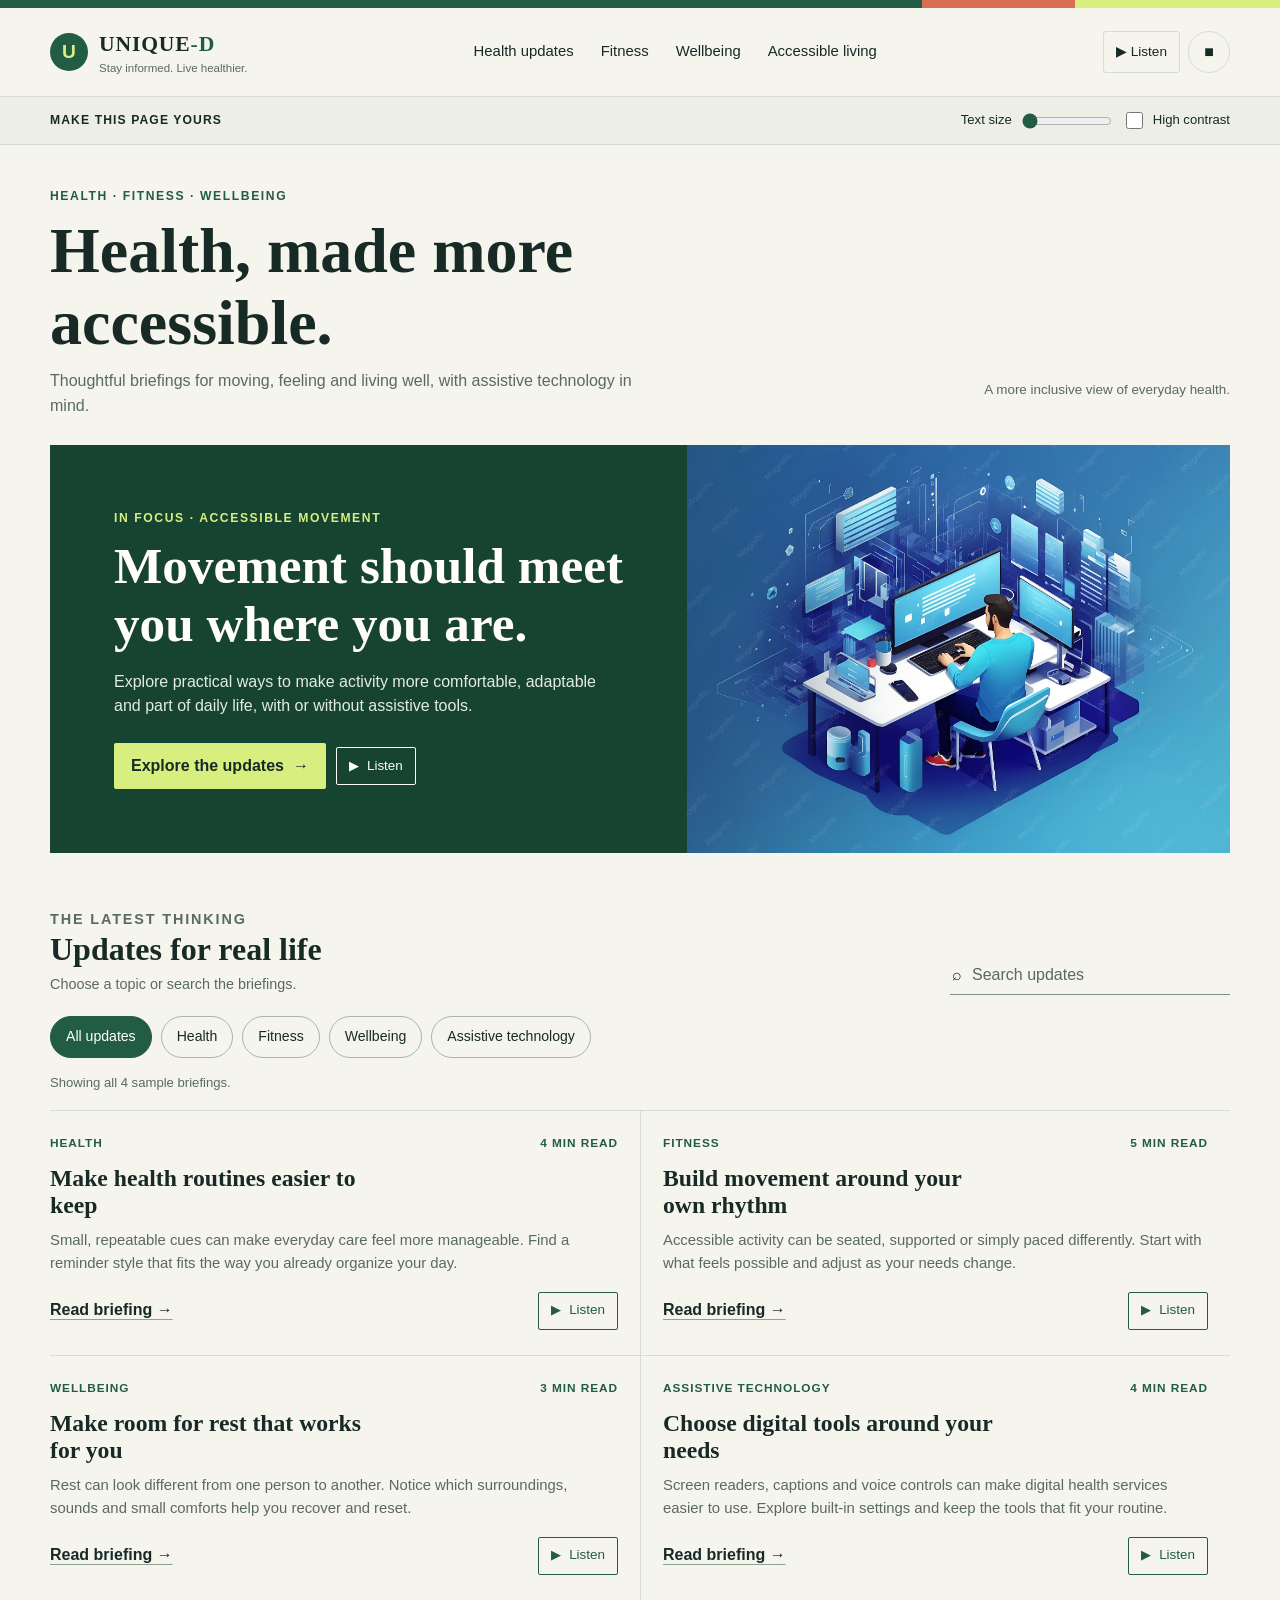
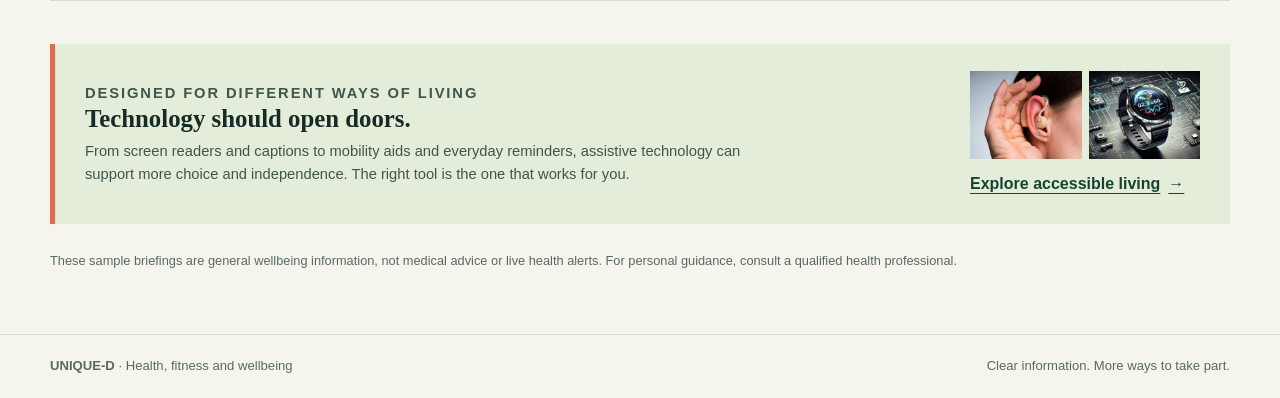
==== index.html @ 53dae4b7 "Add UNIQUE-D website and image assets" ====
<!doctype html>
<html lang="en">
<head>
  <meta charset="utf-8">
  <meta name="viewport" content="width=device-width, initial-scale=1">
  <meta name="theme-color" content="#f5f4ed">
  <meta name="description" content="UNIQUE-D: accessible health, fitness and wellbeing briefings for everyday life.">
  <title>UNIQUE-D | Health, made more accessible</title>
  <style>
    :root {
      color-scheme: light;
      --paper: #f5f4ed;
      --ink: #172a25;
      --muted: #596a62;
      --line: #d8ddd3;
      --green: #235c45;
      --green-dark: #174331;
      --lime: #d8ef80;
      --coral: #d96e53;
      --surface: #fffefa;
      --font-scale: 1;
    }

    * { box-sizing: border-box; }
    html { scroll-behavior: smooth; font-size: calc(16px * var(--font-scale)); }
    body {
      margin: 0;
      background: var(--paper);
      color: var(--ink);
      font-family: "Trebuchet MS", "Segoe UI", sans-serif;
      line-height: 1.55;
    }
    button, input { font: inherit; }
    button { color: inherit; }
    a { color: inherit; }
    :focus-visible { outline: 3px solid var(--coral); outline-offset: 3px; }
    .skip-link {
      position: absolute; left: 1rem; top: -5rem; z-index: 10;
      padding: .7rem 1rem; background: var(--ink); color: white;
    }
    .skip-link:focus { top: 1rem; }
    .wrap { width: min(1180px, calc(100% - 48px)); margin-inline: auto; }
    .topline { height: 8px; background: linear-gradient(90deg, var(--green) 0 72%, var(--coral) 72% 84%, var(--lime) 84%); }
    header { border-bottom: 1px solid var(--line); }
    .masthead { display: flex; align-items: center; justify-content: space-between; min-height: 88px; gap: 24px; }
    .brand { display: inline-flex; gap: 11px; align-items: center; text-decoration: none; }
    .brand-mark { display: grid; place-items: center; width: 38px; aspect-ratio: 1; background: var(--green); color: var(--lime); font-size: 1.2rem; font-weight: 800; border-radius: 50%; }
    .brand-name { font-family: Georgia, "Times New Roman", serif; font-weight: 700; font-size: 1.35rem; letter-spacing: .04em; }
    .brand-name span { color: var(--green); }
    .brand-copy { display: grid; gap: 1px; }
    .brand-slogan { color: var(--muted); font-size: .72rem; line-height: 1.2; }
    .nav { display: flex; gap: 27px; align-items: center; font-size: .93rem; }
    .nav a { text-decoration: none; }
    .nav a:hover { color: var(--green); text-decoration: underline; text-underline-offset: 4px; }
    .header-tools { display: flex; align-items: center; gap: 8px; }
    .icon-button, .tool-button {
      border: 1px solid var(--line); background: transparent; min-height: 42px; cursor: pointer;
    }
    .icon-button { width: 42px; display: grid; place-items: center; border-radius: 50%; }
    .icon-button:hover, .tool-button:hover { background: var(--surface); }
    .tool-button { padding: 0 12px; border-radius: 3px; font-size: .85rem; }
    .utility { border-bottom: 1px solid var(--line); background: #edeee5; }
    .utility-inner { min-height: 47px; display: flex; align-items: center; justify-content: space-between; gap: 18px; }
    .utility-label { font-size: .76rem; font-weight: 700; letter-spacing: .09em; text-transform: uppercase; }
    .accessibility-tools { display: flex; align-items: center; gap: 8px; }
    .accessibility-tools label { font-size: .82rem; }
    .accessibility-tools input[type="range"] { width: 90px; accent-color: var(--green); }
    .contrast-toggle { display: inline-flex; align-items: center; gap: 7px; font-size: .82rem; cursor: pointer; }
    .contrast-toggle input { accent-color: var(--green); width: 17px; height: 17px; }

    main { padding-bottom: 64px; }
    .intro { display: flex; align-items: end; justify-content: space-between; gap: 30px; padding: 42px 0 26px; }
    .eyebrow { margin: 0 0 9px; color: var(--green); font-size: .76rem; font-weight: 800; letter-spacing: .13em; text-transform: uppercase; }
    h1, h2, h3, p { margin-top: 0; }
    h1, h2, h3 { font-family: Georgia, "Times New Roman", serif; font-weight: 600; line-height: 1.13; }
    h1 { margin-bottom: 10px; max-width: 700px; font-size: clamp(2.2rem, 5vw, 4.1rem); }
    .intro-copy { max-width: 590px; margin-bottom: 0; color: var(--muted); }
    .date-note { flex: none; padding-bottom: 5px; color: var(--muted); font-size: .84rem; }
    .feature {
      display: grid; grid-template-columns: 1.08fr .92fr; min-height: 390px;
      background: var(--green-dark); color: #fffefa; overflow: hidden;
    }
    .feature-copy { display: flex; flex-direction: column; align-items: flex-start; justify-content: center; padding: clamp(28px, 5vw, 64px); }
    .feature .eyebrow { color: var(--lime); }
    .feature h2 { max-width: 540px; margin-bottom: 17px; font-size: clamp(2rem, 4vw, 3.2rem); }
    .feature-copy > p:not(.eyebrow) { max-width: 520px; margin-bottom: 24px; color: #e3ece3; }
    .feature-image { min-height: 300px; position: relative; overflow: hidden; }
    .feature-image::after { position: absolute; inset: 0; content: ""; background: linear-gradient(90deg, rgba(23,67,49,.16), transparent 45%); pointer-events: none; }
    .feature-image img { width: 100%; height: 100%; display: block; object-fit: cover; }
    .button-primary { display: inline-flex; gap: 9px; align-items: center; min-height: 46px; padding: 0 17px; border: 0; border-radius: 2px; background: var(--lime); color: var(--ink); text-decoration: none; font-weight: 700; cursor: pointer; }
    .button-primary:hover { background: white; }
    .button-outline { display: inline-flex; gap: 8px; align-items: center; min-height: 38px; padding: 0 12px; border: 1px solid currentColor; border-radius: 2px; background: transparent; cursor: pointer; font-size: .84rem; }
    .button-outline:hover { background: rgba(35,92,69,.08); }
    .feature .button-outline { color: white; }
    .feature-actions { display: flex; align-items: center; gap: 10px; flex-wrap: wrap; }

    .feed-heading { display: flex; justify-content: space-between; align-items: end; gap: 25px; margin: 49px 0 19px; }
    .feed-heading h2 { margin: 0; font-size: 2rem; }
    .feed-heading p { margin: 6px 0 0; color: var(--muted); font-size: .9rem; }
    .search { display: flex; align-items: center; gap: 8px; width: min(280px, 42vw); border-bottom: 1px solid #829188; padding: 5px 2px; }
    .search input { width: 100%; border: 0; outline: 0; background: transparent; color: var(--ink); }
    .search input::placeholder { color: var(--muted); }
    .filter-row { display: flex; gap: 9px; overflow-x: auto; padding: 2px 0 13px; scrollbar-width: thin; }
    .filter-button { flex: none; padding: 9px 15px; border: 1px solid #aab6ac; border-radius: 99px; background: transparent; cursor: pointer; font-size: .88rem; }
    .filter-button[aria-pressed="true"] { border-color: var(--green); background: var(--green); color: white; }
    .filter-button:hover:not([aria-pressed="true"]) { background: #e8ecdf; }
    .results-note { min-height: 24px; margin: 2px 0 13px; color: var(--muted); font-size: .82rem; }
    .stories { display: grid; grid-template-columns: repeat(2, minmax(0, 1fr)); border-top: 1px solid var(--line); border-bottom: 1px solid var(--line); }
    .story { min-width: 0; padding: 23px 22px 25px 0; }
    .story + .story { border-left: 1px solid var(--line); padding-left: 22px; }
    .story:nth-child(odd) { border-left: 0; padding-left: 0; padding-right: 22px; }
    .story:nth-child(n+3) { border-top: 1px solid var(--line); }
    .story[hidden] { display: none; }
    .story-meta { display: flex; align-items: center; justify-content: space-between; gap: 8px; margin-bottom: 13px; color: var(--green); font-size: .74rem; font-weight: 800; letter-spacing: .08em; text-transform: uppercase; }
    .story h3 { max-width: 340px; margin-bottom: 10px; font-size: 1.48rem; }
    .story p { margin-bottom: 17px; color: var(--muted); font-size: .93rem; }
    .story a { text-decoration-color: #8da194; text-underline-offset: 4px; font-weight: 700; }
    .story a:hover { color: var(--green); }
    .story-tools { display: flex; align-items: center; justify-content: space-between; gap: 10px; }
    .story-tools .button-outline { color: var(--green); }
    .assistive-band { display: grid; grid-template-columns: 1fr 230px; align-items: center; gap: 24px; margin-top: 43px; padding: 27px 30px; background: #e3edda; border-left: 5px solid var(--coral); }
    .assistive-band h2 { margin-bottom: 7px; font-size: 1.55rem; }
    .assistive-band p { max-width: 690px; margin: 0; color: #40564a; font-size: .92rem; }
    .assistive-side { display: flex; flex-direction: column; gap: 13px; }
    .assistive-images { display: grid; grid-template-columns: repeat(2, minmax(0, 1fr)); gap: 7px; }
    .assistive-side img { display: block; width: 100%; height: 88px; object-fit: cover; }
    .assistive-band a { display: inline-flex; align-items: center; gap: 8px; color: var(--green-dark); font-weight: 800; text-decoration-thickness: 1px; text-underline-offset: 4px; }
    .disclaimer { margin: 27px 0 0; color: var(--muted); font-size: .8rem; }
    footer { border-top: 1px solid var(--line); }
    .footer-inner { display: flex; justify-content: space-between; gap: 20px; padding-block: 21px; color: var(--muted); font-size: .82rem; }
    .footer-inner p { margin: 0; }
    .toast { position: fixed; right: 20px; bottom: 20px; z-index: 5; max-width: min(360px, calc(100vw - 40px)); padding: 13px 17px; background: var(--ink); color: white; box-shadow: 0 8px 28px #172a2540; }
    .toast[hidden] { display: none; }
    body.high-contrast {
      --paper: #fff; --ink: #000; --muted: #242424; --line: #555;
      --green: #004b26; --green-dark: #001f10; --lime: #f1ff00; --coral: #a32000; --surface: #fff;
    }
    body.high-contrast .utility, body.high-contrast .assistive-band { background: #fff; }

    @media (max-width: 820px) {
      .wrap { width: min(100% - 32px, 680px); }
      .nav { display: none; }
      .intro { align-items: flex-start; flex-direction: column; gap: 9px; padding-top: 32px; }
      .date-note { padding: 0; }
      .feature { grid-template-columns: 1fr; }
      .feature-image { grid-row: 1; height: 290px; min-height: 0; }
      .feature-copy { padding: 30px; }
      .stories { grid-template-columns: 1fr; }
      .story, .story + .story { padding: 22px 0; border-left: 0; }
      .story:nth-child(odd) { padding-right: 0; }
      .story:nth-child(n+2) { border-top: 1px solid var(--line); }
    }
    @media (max-width: 540px) {
      .wrap { width: calc(100% - 28px); }
      .masthead { min-height: 70px; }
      .brand-name { font-size: 1.15rem; }
      .header-tools .tool-button { width: 42px; padding: 0; font-size: 0; }
      .header-tools .tool-button span { font-size: 1rem; }
      .utility-inner { align-items: flex-start; flex-direction: column; justify-content: center; padding-block: 9px; gap: 5px; }
      .accessibility-tools { width: 100%; justify-content: space-between; }
      .accessibility-tools input[type="range"] { width: 76px; }
      .intro { padding-top: 27px; }
      h1 { font-size: 2.45rem; }
      .feature-image { height: 220px; }
      .feature-copy { padding: 25px 21px 28px; }
      .feature h2 { font-size: 2.1rem; }
      .feed-heading { align-items: flex-start; flex-direction: column; margin-top: 37px; }
      .search { width: 100%; }
      .assistive-band { grid-template-columns: 1fr; padding: 22px 19px; }
      .assistive-side img { height: 150px; }
      .footer-inner { flex-direction: column; }
    }
    @media (prefers-reduced-motion: reduce) {
      *, *::before, *::after { scroll-behavior: auto !important; transition-duration: .01ms !important; animation-duration: .01ms !important; }
    }
  </style>
</head>
<body>
  <a class="skip-link" href="#main">Skip to updates</a>
  <div class="topline" aria-hidden="true"></div>
  <header>
    <div class="wrap masthead">
      <a class="brand" href="#top" aria-label="UNIQUE-D home">
        <span class="brand-mark" aria-hidden="true">U</span>
        <span class="brand-copy">
          <span class="brand-name">UNIQUE<span>-D</span></span>
          <span class="brand-slogan">Stay informed. Live healthier.</span>
        </span>
      </a>
      <nav class="nav" aria-label="Main navigation">
        <a href="#updates">Health updates</a>
        <a href="#updates" data-nav-filter="Fitness">Fitness</a>
        <a href="#updates" data-nav-filter="Wellbeing">Wellbeing</a>
        <a href="#accessibility">Accessible living</a>
      </nav>
      <div class="header-tools" aria-label="Listening tools">
        <button class="tool-button" id="read-page" type="button" aria-label="Read page aloud" title="Read page aloud"><span aria-hidden="true">▶</span> Listen</button>
        <button class="icon-button" id="stop-reading" type="button" aria-label="Stop read aloud" title="Stop read aloud"><span aria-hidden="true">■</span></button>
      </div>
    </div>
  </header>

  <div class="utility">
    <div class="wrap utility-inner">
      <span class="utility-label">Make this page yours</span>
      <div class="accessibility-tools">
        <label for="text-size">Text size</label>
        <input id="text-size" type="range" min="1" max="1.25" step="0.05" value="1" aria-label="Adjust text size">
        <label class="contrast-toggle" for="contrast"><input id="contrast" type="checkbox"> High contrast</label>
      </div>
    </div>
  </div>

  <main id="main" class="wrap">
    <section class="intro" id="top" aria-labelledby="page-title">
      <div>
        <p class="eyebrow">Health · Fitness · Wellbeing</p>
        <h1 id="page-title">Health, made more accessible.</h1>
        <p class="intro-copy">Thoughtful briefings for moving, feeling and living well, with assistive technology in mind.</p>
      </div>
      <p class="date-note">A more inclusive view of everyday health.</p>
    </section>

    <section class="feature" aria-labelledby="feature-title">
      <div class="feature-copy">
        <p class="eyebrow">In focus · Accessible movement</p>
        <h2 id="feature-title">Movement should meet you where you are.</h2>
        <p>Explore practical ways to make activity more comfortable, adaptable and part of daily life, with or without assistive tools.</p>
        <div class="feature-actions">
          <a class="button-primary" href="#updates">Explore the updates <span aria-hidden="true">→</span></a>
          <button class="button-outline speak-button" type="button" data-speak="Movement should meet you where you are. Explore practical ways to make activity more comfortable, adaptable and part of daily life, with or without assistive tools." aria-label="Read the featured briefing aloud"><span aria-hidden="true">▶</span> Listen</button>
        </div>
      </div>
      <div class="feature-image"><img src="imag 3.avif" alt="" fetchpriority="high"></div>
    </section>

    <section id="updates" aria-labelledby="updates-title">
      <div class="feed-heading">
        <div>
          <p class="eyebrow">The latest thinking</p>
          <h2 id="updates-title">Updates for real life</h2>
          <p>Choose a topic or search the briefings.</p>
        </div>
        <label class="search"><span aria-hidden="true">⌕</span><input id="search" type="search" placeholder="Search updates" aria-label="Search health updates"></label>
      </div>
      <div class="filter-row" role="group" aria-label="Filter updates by topic">
        <button class="filter-button" type="button" data-filter="All" aria-pressed="true">All updates</button>
        <button class="filter-button" type="button" data-filter="Health" aria-pressed="false">Health</button>
        <button class="filter-button" type="button" data-filter="Fitness" aria-pressed="false">Fitness</button>
        <button class="filter-button" type="button" data-filter="Wellbeing" aria-pressed="false">Wellbeing</button>
        <button class="filter-button" type="button" data-filter="Assistive technology" aria-pressed="false">Assistive technology</button>
      </div>
      <p class="results-note" id="results-note" aria-live="polite">Showing all 4 sample briefings.</p>
      <div class="stories" id="stories">
        <article class="story" data-category="Health" data-search="health routine accessible appointments digital reminders personal care">
          <div class="story-meta"><span>Health</span><span>4 min read</span></div>
          <h3>Make health routines easier to keep</h3>
          <p>Small, repeatable cues can make everyday care feel more manageable. Find a reminder style that fits the way you already organize your day.</p>
          <div class="story-tools"><a href="#accessibility">Read briefing <span aria-hidden="true">→</span></a><button class="button-outline speak-button" type="button" data-speak="Make health routines easier to keep. Small, repeatable cues can make everyday care feel more manageable. Find a reminder style that fits the way you already organize your day." aria-label="Read health routine briefing aloud"><span aria-hidden="true">▶</span> Listen</button></div>
        </article>
        <article class="story" data-category="Fitness" data-search="fitness movement mobility adaptive exercise wheelchair gentle strength activity">
          <div class="story-meta"><span>Fitness</span><span>5 min read</span></div>
          <h3>Build movement around your own rhythm</h3>
          <p>Accessible activity can be seated, supported or simply paced differently. Start with what feels possible and adjust as your needs change.</p>
          <div class="story-tools"><a href="#accessibility">Read briefing <span aria-hidden="true">→</span></a><button class="button-outline speak-button" type="button" data-speak="Build movement around your own rhythm. Accessible activity can be seated, supported or simply paced differently. Start with what feels possible and adjust as your needs change." aria-label="Read fitness briefing aloud"><span aria-hidden="true">▶</span> Listen</button></div>
        </article>
        <article class="story" data-category="Wellbeing" data-search="wellbeing rest stress sensory environment calm recovery mental wellbeing">
          <div class="story-meta"><span>Wellbeing</span><span>3 min read</span></div>
          <h3>Make room for rest that works for you</h3>
          <p>Rest can look different from one person to another. Notice which surroundings, sounds and small comforts help you recover and reset.</p>
          <div class="story-tools"><a href="#accessibility">Read briefing <span aria-hidden="true">→</span></a><button class="button-outline speak-button" type="button" data-speak="Make room for rest that works for you. Rest can look different from one person to another. Notice which surroundings, sounds and small comforts help you recover and reset." aria-label="Read wellbeing briefing aloud"><span aria-hidden="true">▶</span> Listen</button></div>
        </article>
        <article class="story" data-category="Assistive technology" data-search="assistive technology screen reader captions voice control access independent digital devices">
          <div class="story-meta"><span>Assistive technology</span><span>4 min read</span></div>
          <h3>Choose digital tools around your needs</h3>
          <p>Screen readers, captions and voice controls can make digital health services easier to use. Explore built-in settings and keep the tools that fit your routine.</p>
          <div class="story-tools"><a href="#accessibility">Read briefing <span aria-hidden="true">→</span></a><button class="button-outline speak-button" type="button" data-speak="Choose digital tools around your needs. Screen readers, captions and voice controls can make digital health services easier to use. Explore built-in settings and keep the tools that fit your routine." aria-label="Read assistive technology briefing aloud"><span aria-hidden="true">▶</span> Listen</button></div>
        </article>
      </div>
    </section>

    <section class="assistive-band" id="accessibility" aria-labelledby="accessibility-title">
      <div>
        <p class="eyebrow">Designed for different ways of living</p>
        <h2 id="accessibility-title">Technology should open doors.</h2>
        <p>From screen readers and captions to mobility aids and everyday reminders, assistive technology can support more choice and independence. The right tool is the one that works for you.</p>
      </div>
      <div class="assistive-side">
        <div class="assistive-images" aria-hidden="true">
          <img src="smh4.avif" alt="" loading="lazy">
          <img src="smw 11.webp" alt="" loading="lazy">
        </div>
        <a href="#updates">Explore accessible living <span aria-hidden="true">→</span></a>
      </div>
    </section>
    <p class="disclaimer">These sample briefings are general wellbeing information, not medical advice or live health alerts. For personal guidance, consult a qualified health professional.</p>
  </main>

  <footer>
    <div class="wrap footer-inner"><p><strong>UNIQUE-D</strong> · Health, fitness and wellbeing</p><p>Clear information. More ways to take part.</p></div>
  </footer>
  <div class="toast" id="toast" role="status" aria-live="polite" hidden></div>

  <script>
    (() => {
      const filterButtons = [...document.querySelectorAll(".filter-button")];
      const stories = [...document.querySelectorAll(".story")];
      const search = document.getElementById("search");
      const resultsNote = document.getElementById("results-note");
      const toast = document.getElementById("toast");
      let activeFilter = "All";
      let toastTimer;

      function updateFeed() {
        const query = search.value.trim().toLocaleLowerCase();
        let shown = 0;
        stories.forEach((story) => {
          const matchesTopic = activeFilter === "All" || story.dataset.category === activeFilter;
          const matchesQuery = !query || `${story.textContent} ${story.dataset.search}`.toLocaleLowerCase().includes(query);
          story.hidden = !(matchesTopic && matchesQuery);
          if (!story.hidden) shown += 1;
        });
        const countLabel = activeFilter === "All"
          ? `${shown} sample ${shown === 1 ? "briefing" : "briefings"}`
          : `${shown} ${activeFilter} ${shown === 1 ? "briefing" : "briefings"}`;
        resultsNote.textContent = shown
          ? `Showing ${countLabel}${query ? ` matching “${search.value.trim()}”` : ""}.`
          : "No briefings match. Try another topic or search term.";
      }

      filterButtons.forEach((button) => button.addEventListener("click", () => {
        activeFilter = button.dataset.filter;
        filterButtons.forEach((item) => item.setAttribute("aria-pressed", String(item === button)));
        updateFeed();
      }));
      document.querySelectorAll("[data-nav-filter]").forEach((link) => link.addEventListener("click", () => {
        activeFilter = link.dataset.navFilter;
        filterButtons.forEach((item) => item.setAttribute("aria-pressed", String(item.dataset.filter === activeFilter)));
        updateFeed();
      }));
      search.addEventListener("input", updateFeed);

      document.getElementById("text-size").addEventListener("input", (event) => {
        document.documentElement.style.setProperty("--font-scale", event.target.value);
      });
      document.getElementById("contrast").addEventListener("change", (event) => {
        document.body.classList.toggle("high-contrast", event.target.checked);
      });

      function announce(message) {
        toast.textContent = message;
        toast.hidden = false;
        clearTimeout(toastTimer);
        toastTimer = setTimeout(() => { toast.hidden = true; }, 4200);
      }
      function speak(text) {
        if (!("speechSynthesis" in window) || !("SpeechSynthesisUtterance" in window)) {
          announce("Read aloud is not available in this browser. You can use your device's built-in screen reader instead.");
          return;
        }
        window.speechSynthesis.cancel();
        const utterance = new SpeechSynthesisUtterance(text);
        utterance.lang = document.documentElement.lang;
        window.speechSynthesis.speak(utterance);
      }
      document.getElementById("read-page").addEventListener("click", () => {
        speak("UNIQUE-D. Health, made more accessible. Thoughtful briefings for moving, feeling and living well, with assistive technology in mind. " + document.getElementById("feature-title").textContent + ". " + document.querySelector(".feature-copy > p:not(.eyebrow)").textContent);
      });
      document.getElementById("stop-reading").addEventListener("click", () => {
        if ("speechSynthesis" in window) window.speechSynthesis.cancel();
        announce("Read aloud stopped.");
      });
      document.querySelectorAll(".speak-button").forEach((button) => button.addEventListener("click", () => speak(button.dataset.speak)));
    })();
  </script>
</body>
</html>
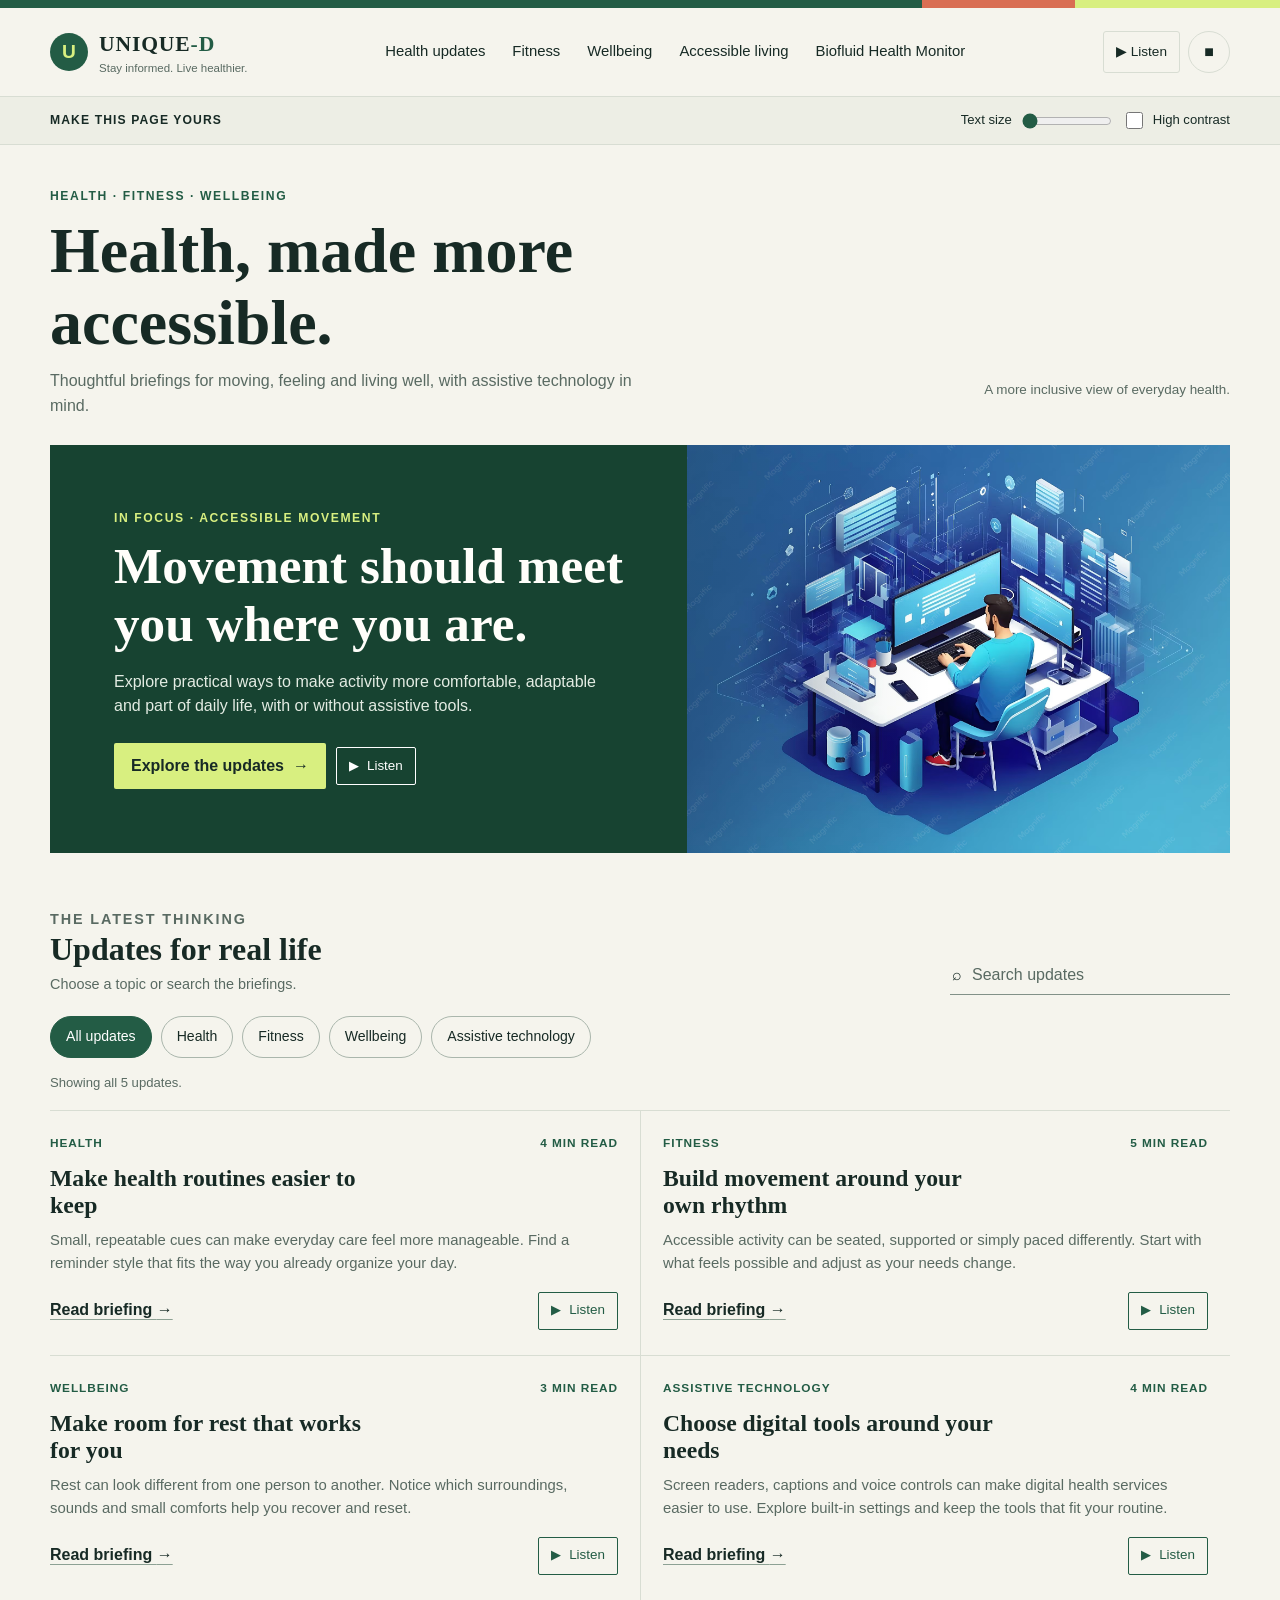
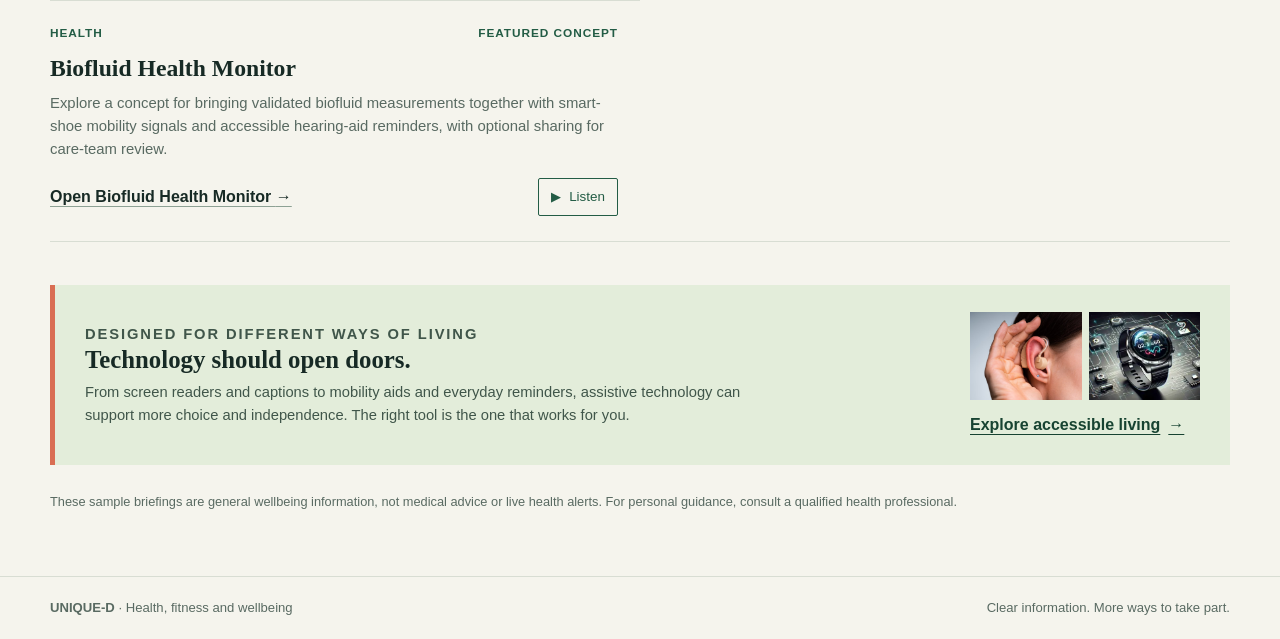
==== commit 4407ce09: "Add Biofluid Monitor update to UNIQUE-D feed" ====
--- a/index.html
+++ b/index.html
@@ -192,6 +192,7 @@
         <a href="#updates" data-nav-filter="Fitness">Fitness</a>
         <a href="#updates" data-nav-filter="Wellbeing">Wellbeing</a>
         <a href="#accessibility">Accessible living</a>
+        <a href="./biofluid-health-monitor/index.html">Biofluid Health Monitor</a>
       </nav>
       <div class="header-tools" aria-label="Listening tools">
         <button class="tool-button" id="read-page" type="button" aria-label="Read page aloud" title="Read page aloud"><span aria-hidden="true">▶</span> Listen</button>
@@ -250,7 +251,7 @@
         <button class="filter-button" type="button" data-filter="Wellbeing" aria-pressed="false">Wellbeing</button>
         <button class="filter-button" type="button" data-filter="Assistive technology" aria-pressed="false">Assistive technology</button>
       </div>
-      <p class="results-note" id="results-note" aria-live="polite">Showing all 4 sample briefings.</p>
+      <p class="results-note" id="results-note" aria-live="polite">Showing all 5 updates.</p>
       <div class="stories" id="stories">
         <article class="story" data-category="Health" data-search="health routine accessible appointments digital reminders personal care">
           <div class="story-meta"><span>Health</span><span>4 min read</span></div>
@@ -275,6 +276,12 @@
           <h3>Choose digital tools around your needs</h3>
           <p>Screen readers, captions and voice controls can make digital health services easier to use. Explore built-in settings and keep the tools that fit your routine.</p>
           <div class="story-tools"><a href="#accessibility">Read briefing <span aria-hidden="true">→</span></a><button class="button-outline speak-button" type="button" data-speak="Choose digital tools around your needs. Screen readers, captions and voice controls can make digital health services easier to use. Explore built-in settings and keep the tools that fit your routine." aria-label="Read assistive technology briefing aloud"><span aria-hidden="true">▶</span> Listen</button></div>
+        </article>
+        <article class="story" data-category="Health" data-search="biofluid health monitor personal health monitoring biomarker trends smart shoe hearing aid connected care provider follow-up">
+          <div class="story-meta"><span>Health</span><span>Featured concept</span></div>
+          <h3>Biofluid Health Monitor</h3>
+          <p>Explore a concept for bringing validated biofluid measurements together with smart-shoe mobility signals and accessible hearing-aid reminders, with optional sharing for care-team review.</p>
+          <div class="story-tools"><a href="./biofluid-health-monitor/index.html">Open Biofluid Health Monitor <span aria-hidden="true">→</span></a><button class="button-outline speak-button" type="button" data-speak="Biofluid Health Monitor. A concept for bringing validated biofluid measurements together with smart-shoe mobility signals and accessible hearing-aid reminders, with optional sharing for care-team review." aria-label="Read Biofluid Health Monitor update aloud"><span aria-hidden="true">▶</span> Listen</button></div>
         </article>
       </div>
     </section>
@@ -321,8 +328,8 @@
           if (!story.hidden) shown += 1;
         });
         const countLabel = activeFilter === "All"
-          ? `${shown} sample ${shown === 1 ? "briefing" : "briefings"}`
-          : `${shown} ${activeFilter} ${shown === 1 ? "briefing" : "briefings"}`;
+          ? `${shown} ${shown === 1 ? "update" : "updates"}`
+          : `${shown} ${activeFilter} ${shown === 1 ? "update" : "updates"}`;
         resultsNote.textContent = shown
           ? `Showing ${countLabel}${query ? ` matching “${search.value.trim()}”` : ""}.`
           : "No briefings match. Try another topic or search term.";
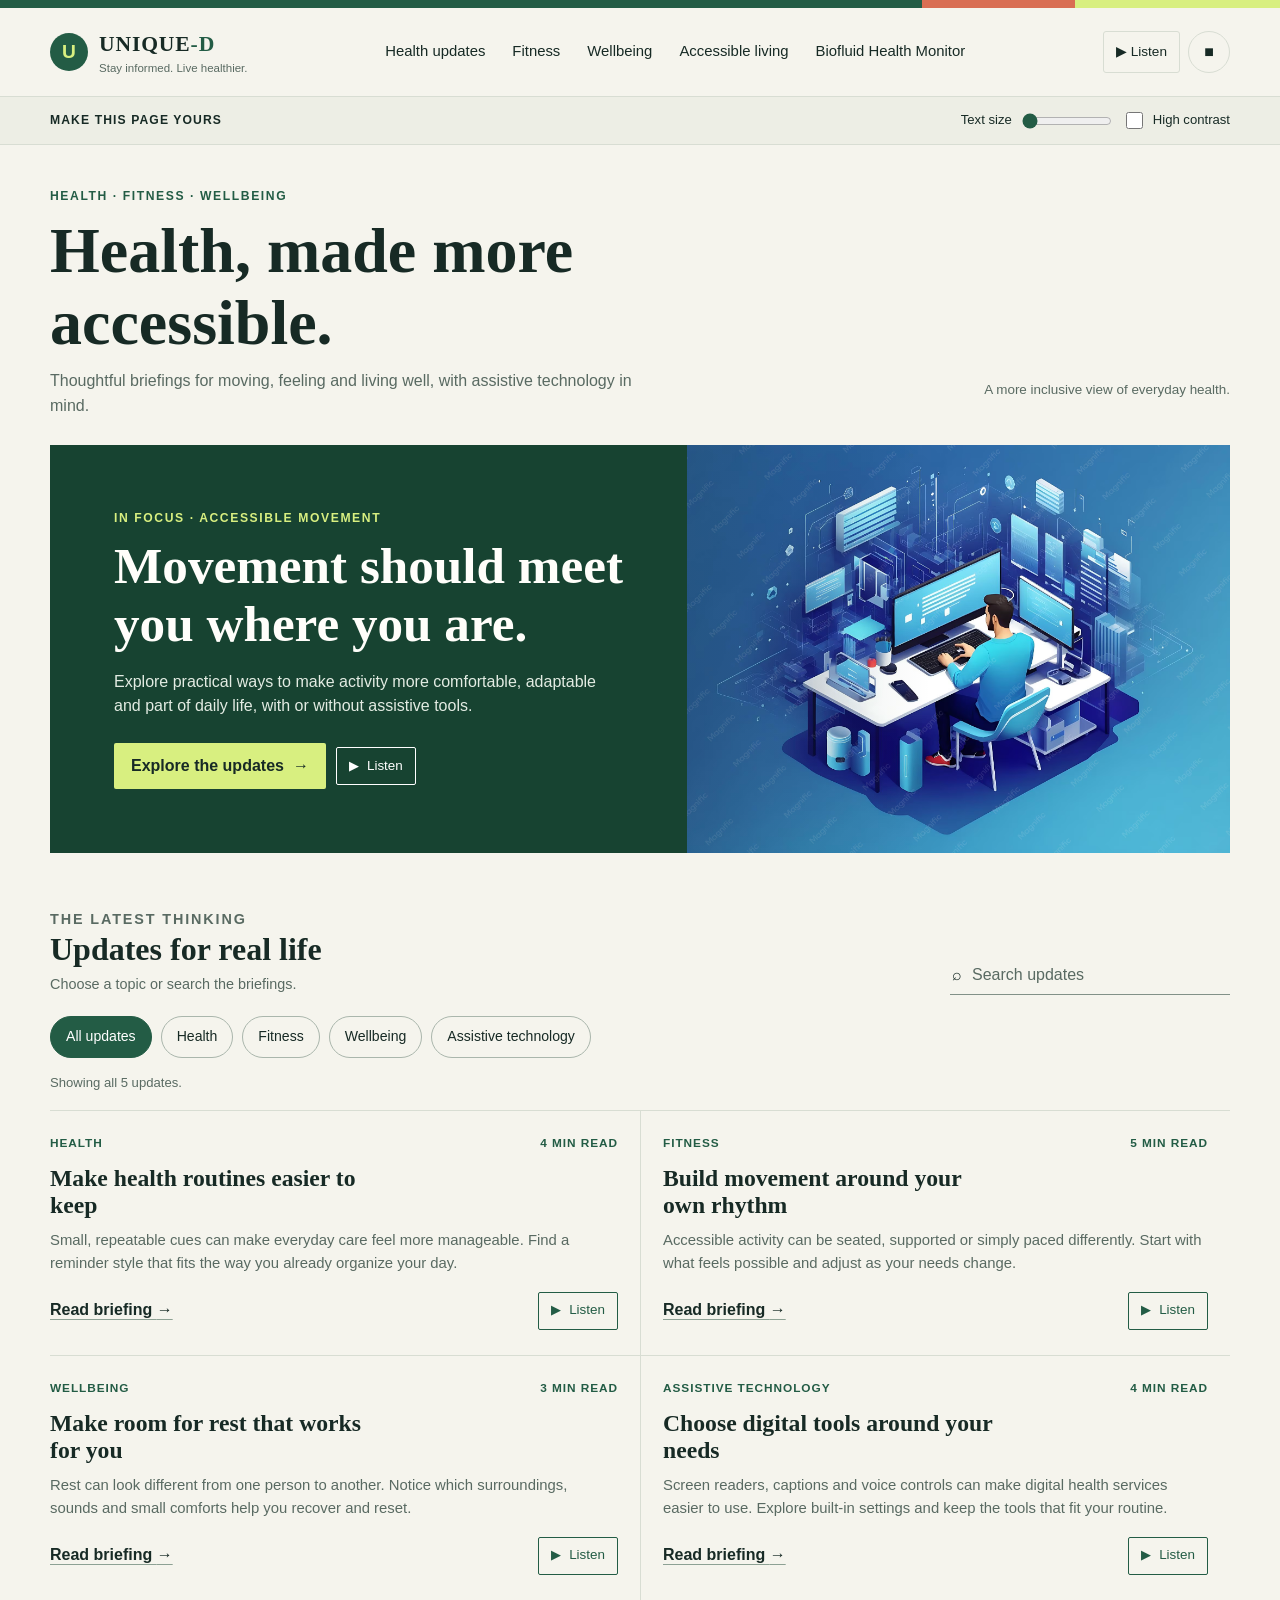
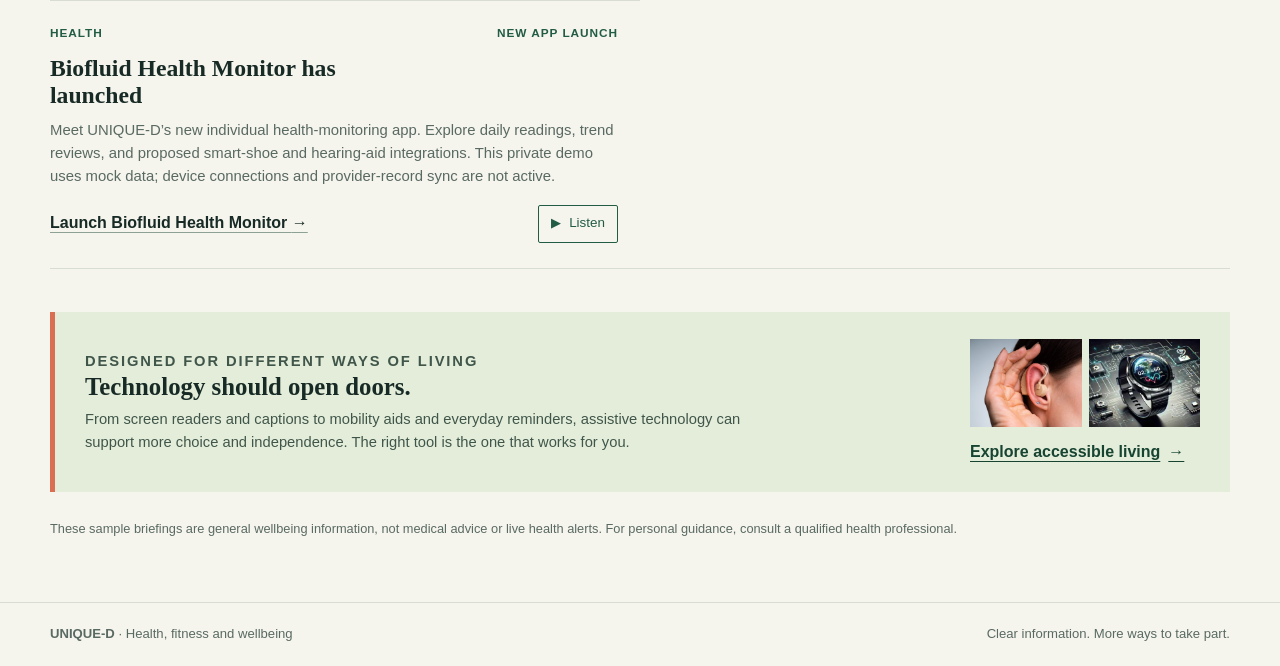
==== commit 9deeb6f7: "Clarify Biofluid Monitor app launch update" ====
--- a/index.html
+++ b/index.html
@@ -278,10 +278,10 @@
           <div class="story-tools"><a href="#accessibility">Read briefing <span aria-hidden="true">→</span></a><button class="button-outline speak-button" type="button" data-speak="Choose digital tools around your needs. Screen readers, captions and voice controls can make digital health services easier to use. Explore built-in settings and keep the tools that fit your routine." aria-label="Read assistive technology briefing aloud"><span aria-hidden="true">▶</span> Listen</button></div>
         </article>
         <article class="story" data-category="Health" data-search="biofluid health monitor personal health monitoring biomarker trends smart shoe hearing aid connected care provider follow-up">
-          <div class="story-meta"><span>Health</span><span>Featured concept</span></div>
-          <h3>Biofluid Health Monitor</h3>
-          <p>Explore a concept for bringing validated biofluid measurements together with smart-shoe mobility signals and accessible hearing-aid reminders, with optional sharing for care-team review.</p>
-          <div class="story-tools"><a href="./biofluid-health-monitor/index.html">Open Biofluid Health Monitor <span aria-hidden="true">→</span></a><button class="button-outline speak-button" type="button" data-speak="Biofluid Health Monitor. A concept for bringing validated biofluid measurements together with smart-shoe mobility signals and accessible hearing-aid reminders, with optional sharing for care-team review." aria-label="Read Biofluid Health Monitor update aloud"><span aria-hidden="true">▶</span> Listen</button></div>
+          <div class="story-meta"><span>Health</span><span>New app launch</span></div>
+          <h3>Biofluid Health Monitor has launched</h3>
+          <p>Meet UNIQUE-D’s new individual health-monitoring app. Explore daily readings, trend reviews, and proposed smart-shoe and hearing-aid integrations. This private demo uses mock data; device connections and provider-record sync are not active.</p>
+          <div class="story-tools"><a href="./biofluid-health-monitor/index.html">Launch Biofluid Health Monitor <span aria-hidden="true">→</span></a><button class="button-outline speak-button" type="button" data-speak="Biofluid Health Monitor has launched. Meet UNIQUE-D’s new individual health-monitoring app. Explore daily readings, trend reviews, and proposed smart-shoe and hearing-aid integrations. This private demo uses mock data; device connections and provider-record sync are not active." aria-label="Read Biofluid Health Monitor launch update aloud"><span aria-hidden="true">▶</span> Listen</button></div>
         </article>
       </div>
     </section>
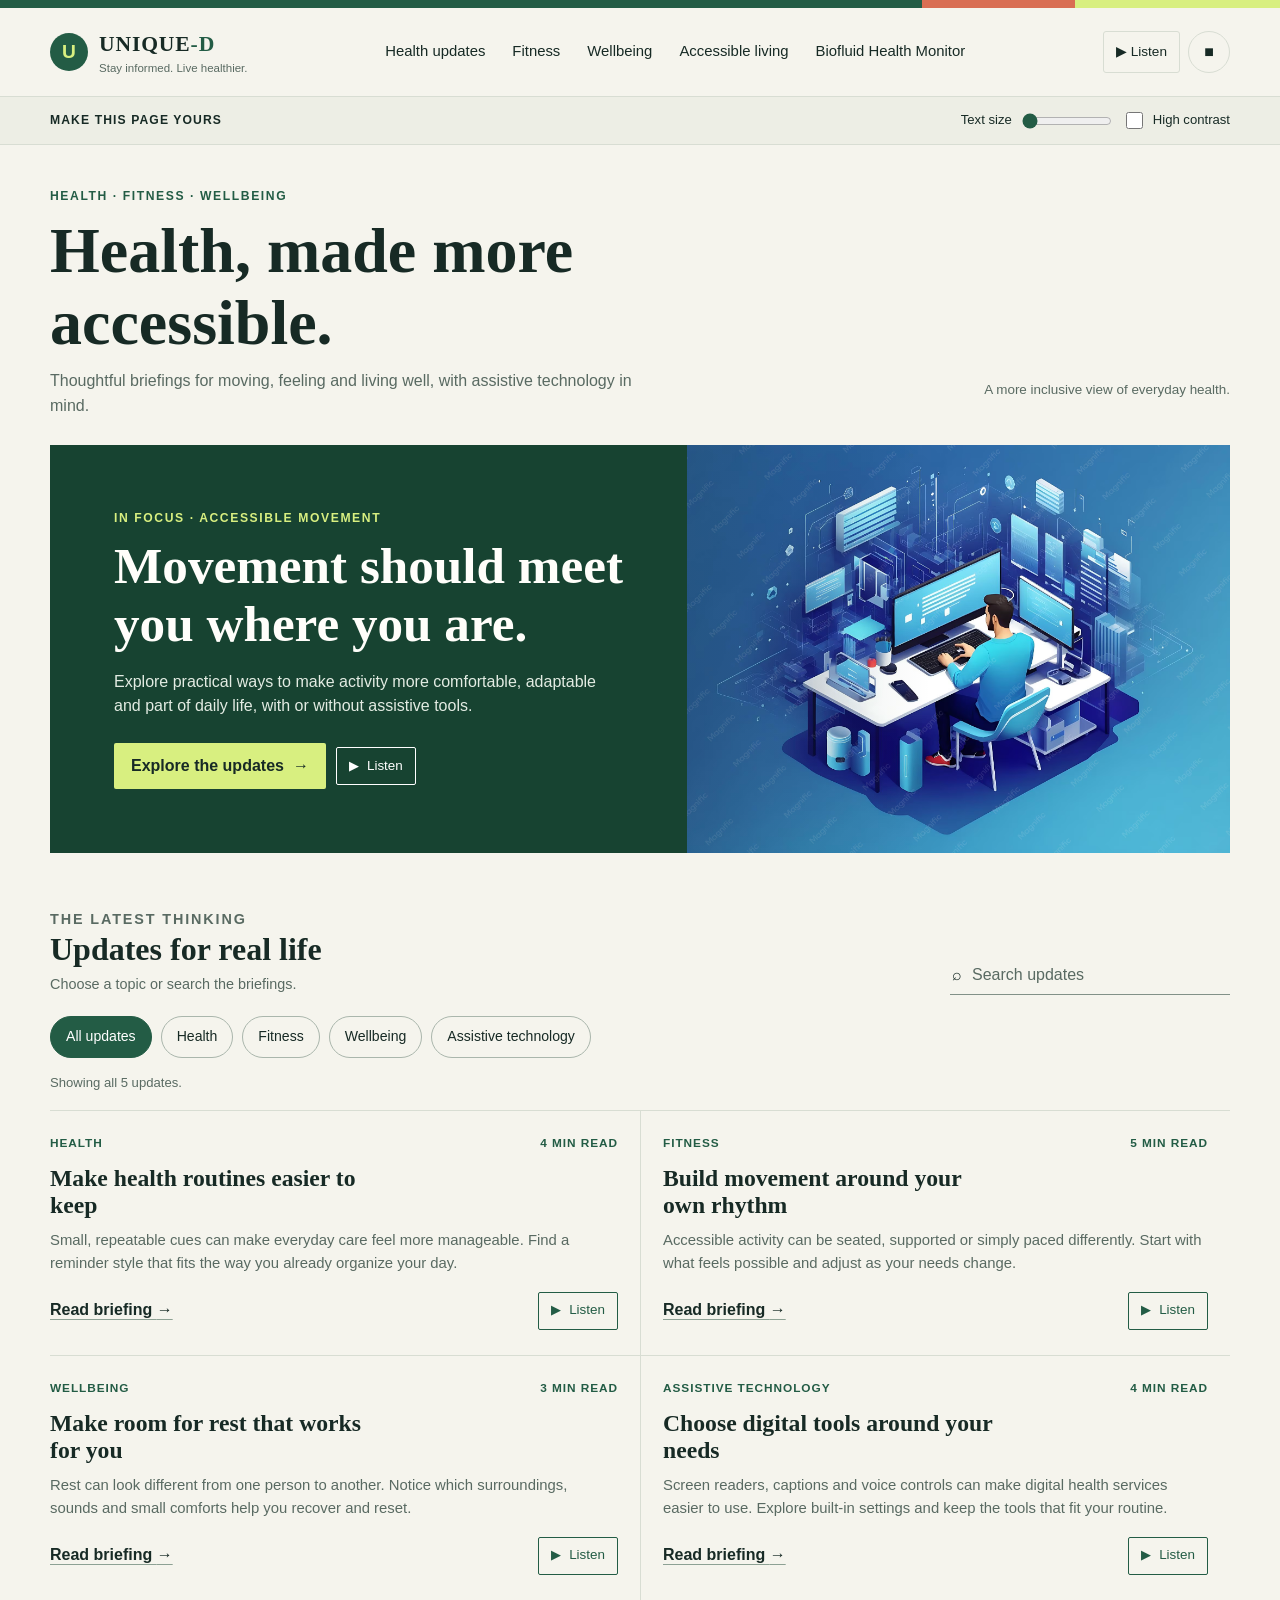
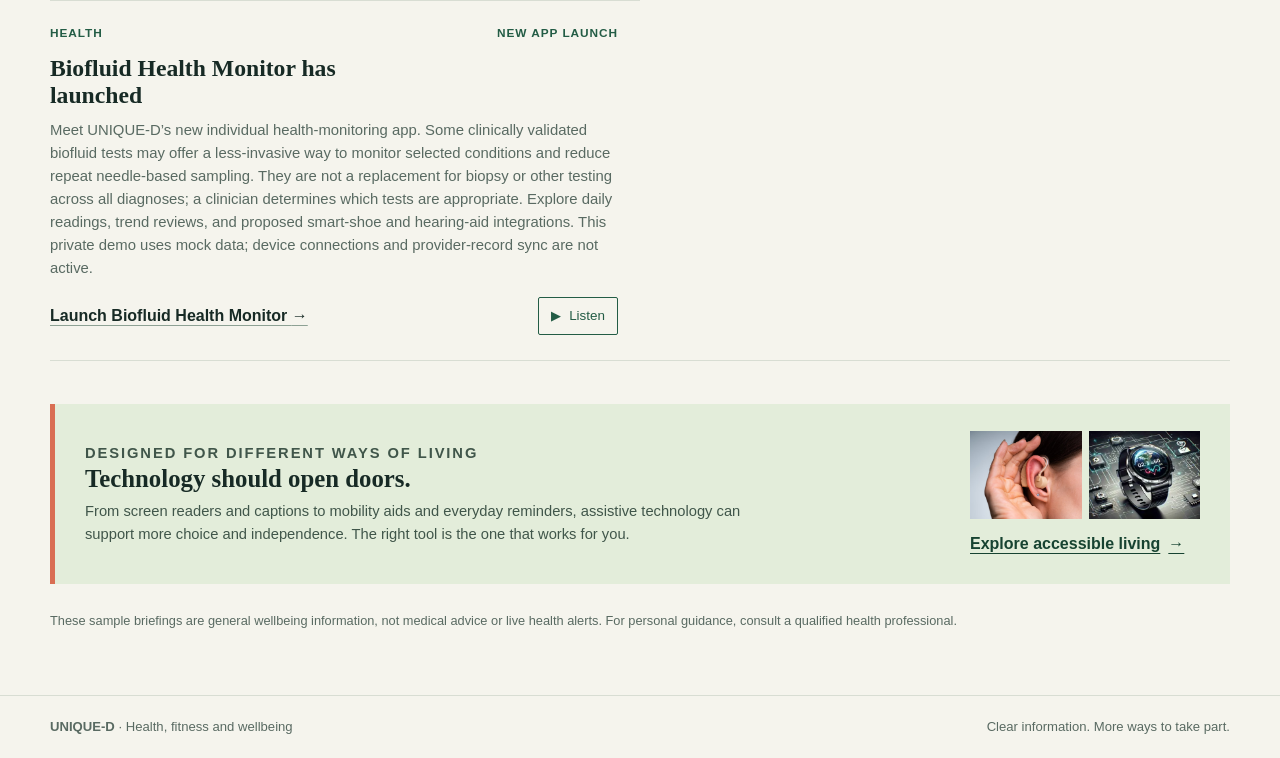
==== commit a0e70c3f: "Refine biofluid pitch and website polish Co-authored-by: Copilot <223556219+Copilot@users.noreply.gi" ====
--- a/index.html
+++ b/index.html
@@ -277,11 +277,11 @@
           <p>Screen readers, captions and voice controls can make digital health services easier to use. Explore built-in settings and keep the tools that fit your routine.</p>
           <div class="story-tools"><a href="#accessibility">Read briefing <span aria-hidden="true">→</span></a><button class="button-outline speak-button" type="button" data-speak="Choose digital tools around your needs. Screen readers, captions and voice controls can make digital health services easier to use. Explore built-in settings and keep the tools that fit your routine." aria-label="Read assistive technology briefing aloud"><span aria-hidden="true">▶</span> Listen</button></div>
         </article>
-        <article class="story" data-category="Health" data-search="biofluid health monitor personal health monitoring biomarker trends smart shoe hearing aid connected care provider follow-up">
+        <article class="story" data-category="Health" data-search="biofluid health monitor personal health monitoring biomarker trends smart shoe hearing aid connected care provider follow-up biopsy needle sampling validated test">
           <div class="story-meta"><span>Health</span><span>New app launch</span></div>
           <h3>Biofluid Health Monitor has launched</h3>
-          <p>Meet UNIQUE-D’s new individual health-monitoring app. Explore daily readings, trend reviews, and proposed smart-shoe and hearing-aid integrations. This private demo uses mock data; device connections and provider-record sync are not active.</p>
-          <div class="story-tools"><a href="./biofluid-health-monitor/index.html">Launch Biofluid Health Monitor <span aria-hidden="true">→</span></a><button class="button-outline speak-button" type="button" data-speak="Biofluid Health Monitor has launched. Meet UNIQUE-D’s new individual health-monitoring app. Explore daily readings, trend reviews, and proposed smart-shoe and hearing-aid integrations. This private demo uses mock data; device connections and provider-record sync are not active." aria-label="Read Biofluid Health Monitor launch update aloud"><span aria-hidden="true">▶</span> Listen</button></div>
+          <p>Meet UNIQUE-D’s new individual health-monitoring app. Some clinically validated biofluid tests may offer a less-invasive way to monitor selected conditions and reduce repeat needle-based sampling. They are not a replacement for biopsy or other testing across all diagnoses; a clinician determines which tests are appropriate. Explore daily readings, trend reviews, and proposed smart-shoe and hearing-aid integrations. This private demo uses mock data; device connections and provider-record sync are not active.</p>
+          <div class="story-tools"><a href="./biofluid-health-monitor/index.html">Launch Biofluid Health Monitor <span aria-hidden="true">→</span></a><button class="button-outline speak-button" type="button" data-speak="Biofluid Health Monitor has launched. Meet UNIQUE-D’s new individual health-monitoring app. Some clinically validated biofluid tests may offer a less-invasive way to monitor selected conditions and reduce repeat needle-based sampling. They are not a replacement for biopsy or other testing across all diagnoses; a clinician determines which tests are appropriate. Explore daily readings, trend reviews, and proposed smart-shoe and hearing-aid integrations. This private demo uses mock data; device connections and provider-record sync are not active." aria-label="Read Biofluid Health Monitor launch update aloud"><span aria-hidden="true">▶</span> Listen</button></div>
         </article>
       </div>
     </section>
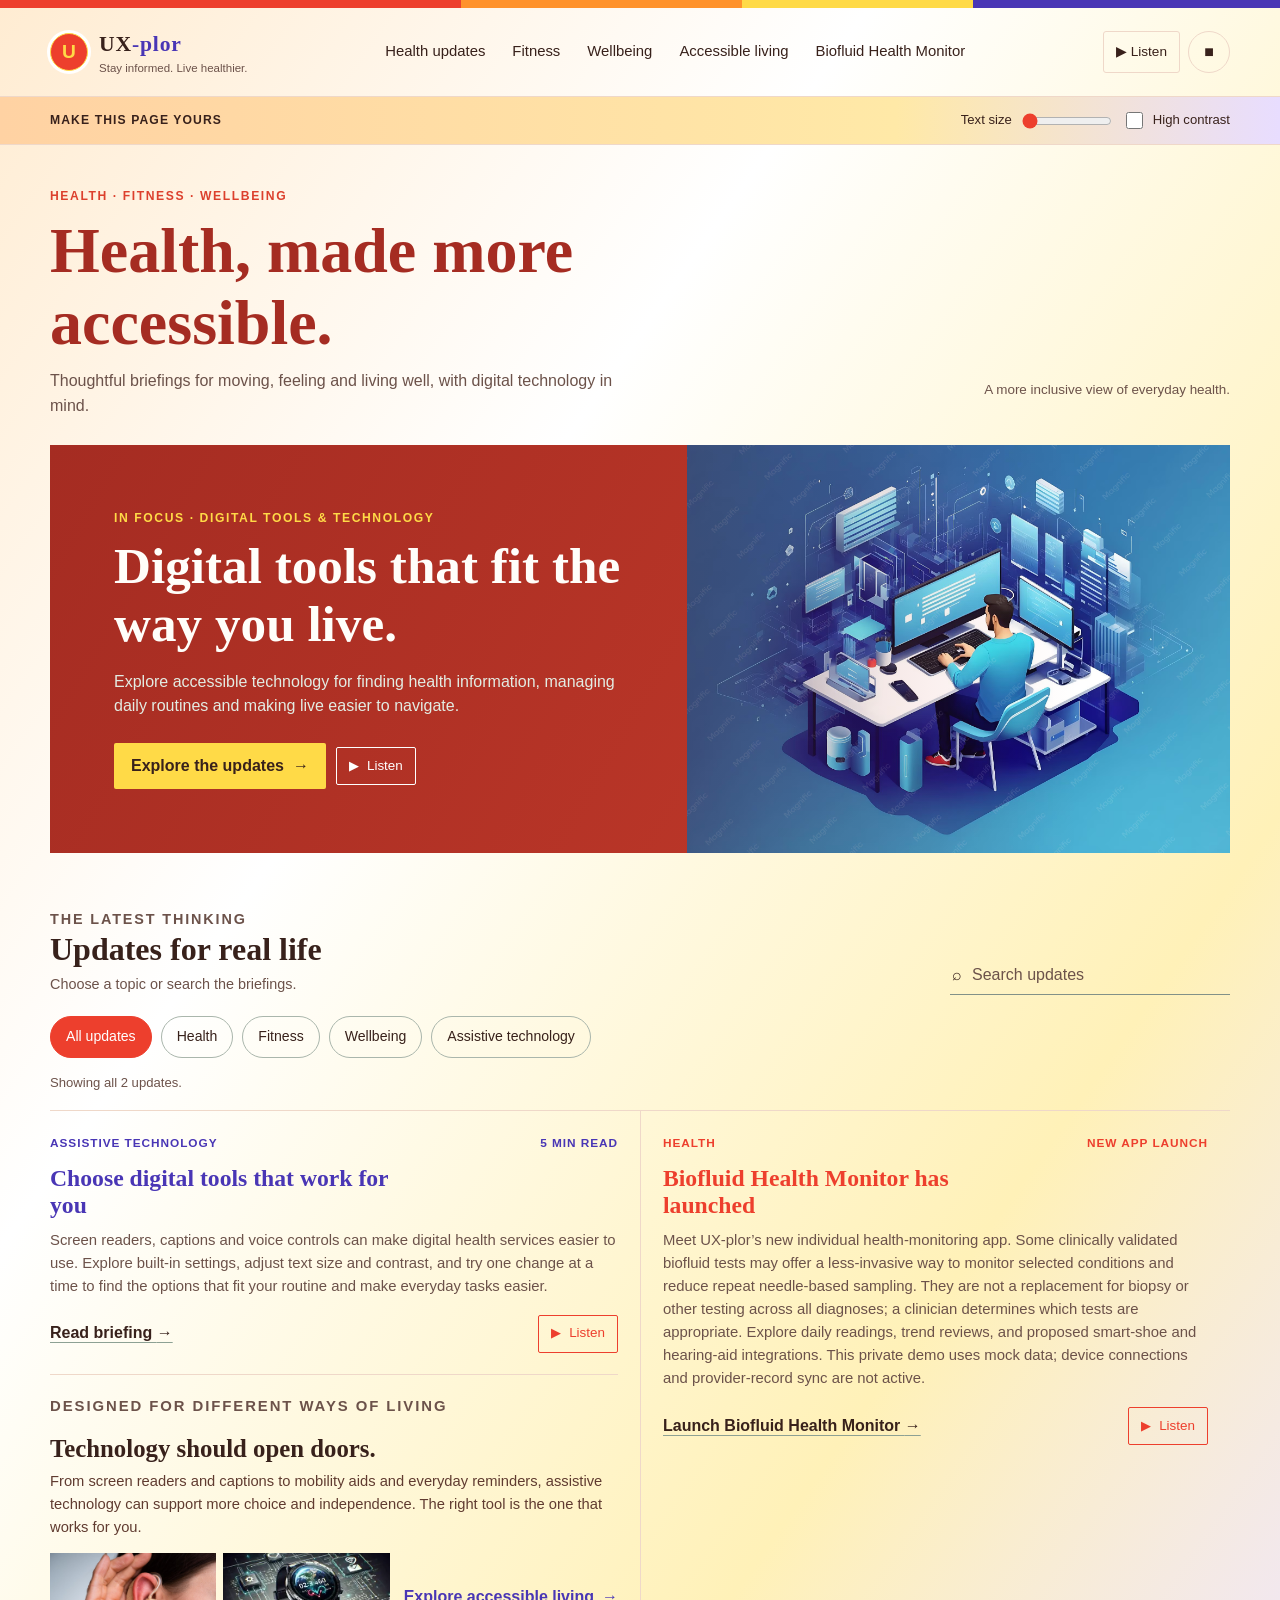
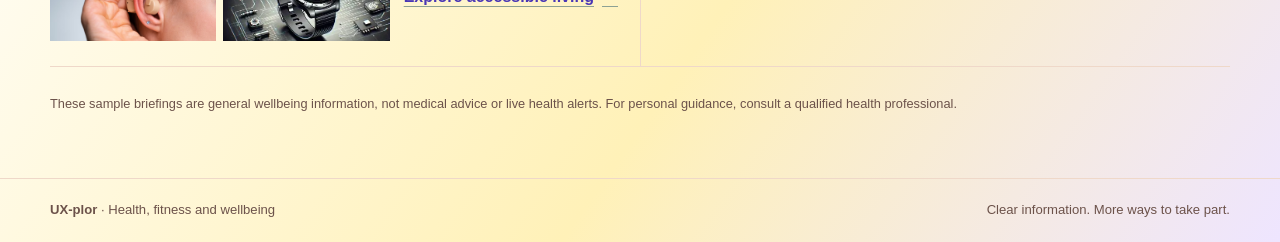
==== commit 9eddabdc: "Update UX-plor homepage" ====
--- a/index.html
+++ b/index.html
@@ -3,21 +3,23 @@
 <head>
   <meta charset="utf-8">
   <meta name="viewport" content="width=device-width, initial-scale=1">
-  <meta name="theme-color" content="#f5f4ed">
-  <meta name="description" content="UNIQUE-D: accessible health, fitness and wellbeing briefings for everyday life.">
-  <title>UNIQUE-D | Health, made more accessible</title>
+  <meta name="theme-color" content="#f2fbf9">
+  <meta name="description" content="UX-plor: accessible health, fitness and wellbeing briefings for everyday life.">
+  <title>UX-plor | Health, made more accessible</title>
   <style>
     :root {
       color-scheme: light;
-      --paper: #f5f4ed;
-      --ink: #172a25;
-      --muted: #596a62;
-      --line: #d8ddd3;
-      --green: #235c45;
-      --green-dark: #174331;
-      --lime: #d8ef80;
-      --coral: #d96e53;
-      --surface: #fffefa;
+      --paper: #fff4e5;
+      --ink: #38211b;
+      --muted: #6c524a;
+      --line: #efd8c9;
+      --red: #ed3f2d;
+      --red-dark: #a52c22;
+      --orange: #ff922b;
+      --indigo: #4936b5;
+      --yellow: #ffda47;
+      --coral: #dc402d;
+      --surface: #ffffff;
       --font-scale: 1;
     }
 
@@ -25,7 +27,7 @@
     html { scroll-behavior: smooth; font-size: calc(16px * var(--font-scale)); }
     body {
       margin: 0;
-      background: var(--paper);
+      background: linear-gradient(125deg, #ffecd2 0%, var(--surface) 34%, #fff1b8 72%, #eee5ff 100%);
       color: var(--ink);
       font-family: "Trebuchet MS", "Segoe UI", sans-serif;
       line-height: 1.55;
@@ -33,25 +35,25 @@
     button, input { font: inherit; }
     button { color: inherit; }
     a { color: inherit; }
-    :focus-visible { outline: 3px solid var(--coral); outline-offset: 3px; }
+    :focus-visible { outline: 3px solid var(--indigo); outline-offset: 3px; }
     .skip-link {
       position: absolute; left: 1rem; top: -5rem; z-index: 10;
       padding: .7rem 1rem; background: var(--ink); color: white;
     }
     .skip-link:focus { top: 1rem; }
     .wrap { width: min(1180px, calc(100% - 48px)); margin-inline: auto; }
-    .topline { height: 8px; background: linear-gradient(90deg, var(--green) 0 72%, var(--coral) 72% 84%, var(--lime) 84%); }
+    .topline { height: 8px; background: linear-gradient(90deg, var(--red) 0 36%, var(--orange) 36% 58%, var(--yellow) 58% 76%, var(--indigo) 76%); }
     header { border-bottom: 1px solid var(--line); }
     .masthead { display: flex; align-items: center; justify-content: space-between; min-height: 88px; gap: 24px; }
     .brand { display: inline-flex; gap: 11px; align-items: center; text-decoration: none; }
-    .brand-mark { display: grid; place-items: center; width: 38px; aspect-ratio: 1; background: var(--green); color: var(--lime); font-size: 1.2rem; font-weight: 800; border-radius: 50%; }
+    .brand-mark { display: grid; place-items: center; width: 38px; aspect-ratio: 1; background: var(--red); color: var(--yellow); font-size: 1.2rem; font-weight: 800; border: 1px solid var(--yellow); border-radius: 50%; box-shadow: 0 0 0 3px var(--surface); }
     .brand-name { font-family: Georgia, "Times New Roman", serif; font-weight: 700; font-size: 1.35rem; letter-spacing: .04em; }
-    .brand-name span { color: var(--green); }
+    .brand-name span { color: var(--indigo); }
     .brand-copy { display: grid; gap: 1px; }
     .brand-slogan { color: var(--muted); font-size: .72rem; line-height: 1.2; }
     .nav { display: flex; gap: 27px; align-items: center; font-size: .93rem; }
     .nav a { text-decoration: none; }
-    .nav a:hover { color: var(--green); text-decoration: underline; text-underline-offset: 4px; }
+    .nav a:hover { color: var(--red); text-decoration: underline; text-underline-offset: 4px; }
     .header-tools { display: flex; align-items: center; gap: 8px; }
     .icon-button, .tool-button {
       border: 1px solid var(--line); background: transparent; min-height: 42px; cursor: pointer;
@@ -59,38 +61,38 @@
     .icon-button { width: 42px; display: grid; place-items: center; border-radius: 50%; }
     .icon-button:hover, .tool-button:hover { background: var(--surface); }
     .tool-button { padding: 0 12px; border-radius: 3px; font-size: .85rem; }
-    .utility { border-bottom: 1px solid var(--line); background: #edeee5; }
+    .utility { border-bottom: 1px solid var(--line); background: linear-gradient(90deg, #ffd2a3, #ffe9a7 70%, #e8ddff); }
     .utility-inner { min-height: 47px; display: flex; align-items: center; justify-content: space-between; gap: 18px; }
     .utility-label { font-size: .76rem; font-weight: 700; letter-spacing: .09em; text-transform: uppercase; }
     .accessibility-tools { display: flex; align-items: center; gap: 8px; }
     .accessibility-tools label { font-size: .82rem; }
-    .accessibility-tools input[type="range"] { width: 90px; accent-color: var(--green); }
+    .accessibility-tools input[type="range"] { width: 90px; accent-color: var(--red); }
     .contrast-toggle { display: inline-flex; align-items: center; gap: 7px; font-size: .82rem; cursor: pointer; }
-    .contrast-toggle input { accent-color: var(--green); width: 17px; height: 17px; }
+    .contrast-toggle input { accent-color: var(--red); width: 17px; height: 17px; }
 
     main { padding-bottom: 64px; }
     .intro { display: flex; align-items: end; justify-content: space-between; gap: 30px; padding: 42px 0 26px; }
-    .eyebrow { margin: 0 0 9px; color: var(--green); font-size: .76rem; font-weight: 800; letter-spacing: .13em; text-transform: uppercase; }
+    .eyebrow { margin: 0 0 9px; color: var(--coral); font-size: .76rem; font-weight: 800; letter-spacing: .13em; text-transform: uppercase; }
     h1, h2, h3, p { margin-top: 0; }
     h1, h2, h3 { font-family: Georgia, "Times New Roman", serif; font-weight: 600; line-height: 1.13; }
-    h1 { margin-bottom: 10px; max-width: 700px; font-size: clamp(2.2rem, 5vw, 4.1rem); }
+    h1 { margin-bottom: 10px; max-width: 700px; color: var(--red-dark); font-size: clamp(2.2rem, 5vw, 4.1rem); }
     .intro-copy { max-width: 590px; margin-bottom: 0; color: var(--muted); }
     .date-note { flex: none; padding-bottom: 5px; color: var(--muted); font-size: .84rem; }
     .feature {
       display: grid; grid-template-columns: 1.08fr .92fr; min-height: 390px;
-      background: var(--green-dark); color: #fffefa; overflow: hidden;
+      background: linear-gradient(120deg, var(--red-dark), #c53b2b); color: #fffefa; overflow: hidden;
     }
     .feature-copy { display: flex; flex-direction: column; align-items: flex-start; justify-content: center; padding: clamp(28px, 5vw, 64px); }
-    .feature .eyebrow { color: var(--lime); }
+    .feature .eyebrow { color: var(--yellow); }
     .feature h2 { max-width: 540px; margin-bottom: 17px; font-size: clamp(2rem, 4vw, 3.2rem); }
     .feature-copy > p:not(.eyebrow) { max-width: 520px; margin-bottom: 24px; color: #e3ece3; }
     .feature-image { min-height: 300px; position: relative; overflow: hidden; }
-    .feature-image::after { position: absolute; inset: 0; content: ""; background: linear-gradient(90deg, rgba(23,67,49,.16), transparent 45%); pointer-events: none; }
+    .feature-image::after { position: absolute; inset: 0; content: ""; background: linear-gradient(90deg, rgba(111,39,31,.24), rgba(200,61,45,.08) 45%, transparent 72%); pointer-events: none; }
     .feature-image img { width: 100%; height: 100%; display: block; object-fit: cover; }
-    .button-primary { display: inline-flex; gap: 9px; align-items: center; min-height: 46px; padding: 0 17px; border: 0; border-radius: 2px; background: var(--lime); color: var(--ink); text-decoration: none; font-weight: 700; cursor: pointer; }
-    .button-primary:hover { background: white; }
+    .button-primary { display: inline-flex; gap: 9px; align-items: center; min-height: 46px; padding: 0 17px; border: 0; border-radius: 2px; background: var(--yellow); color: var(--ink); text-decoration: none; font-weight: 700; cursor: pointer; }
+    .button-primary:hover { background: #ffec92; }
     .button-outline { display: inline-flex; gap: 8px; align-items: center; min-height: 38px; padding: 0 12px; border: 1px solid currentColor; border-radius: 2px; background: transparent; cursor: pointer; font-size: .84rem; }
-    .button-outline:hover { background: rgba(35,92,69,.08); }
+    .button-outline:hover { background: rgba(200,61,45,.08); }
     .feature .button-outline { color: white; }
     .feature-actions { display: flex; align-items: center; gap: 10px; flex-wrap: wrap; }
 
@@ -102,8 +104,8 @@
     .search input::placeholder { color: var(--muted); }
     .filter-row { display: flex; gap: 9px; overflow-x: auto; padding: 2px 0 13px; scrollbar-width: thin; }
     .filter-button { flex: none; padding: 9px 15px; border: 1px solid #aab6ac; border-radius: 99px; background: transparent; cursor: pointer; font-size: .88rem; }
-    .filter-button[aria-pressed="true"] { border-color: var(--green); background: var(--green); color: white; }
-    .filter-button:hover:not([aria-pressed="true"]) { background: #e8ecdf; }
+    .filter-button[aria-pressed="true"] { border-color: var(--red); background: var(--red); color: white; }
+    .filter-button:hover:not([aria-pressed="true"]) { background: #fff3cc; }
     .results-note { min-height: 24px; margin: 2px 0 13px; color: var(--muted); font-size: .82rem; }
     .stories { display: grid; grid-template-columns: repeat(2, minmax(0, 1fr)); border-top: 1px solid var(--line); border-bottom: 1px solid var(--line); }
     .story { min-width: 0; padding: 23px 22px 25px 0; }
@@ -111,20 +113,22 @@
     .story:nth-child(odd) { border-left: 0; padding-left: 0; padding-right: 22px; }
     .story:nth-child(n+3) { border-top: 1px solid var(--line); }
     .story[hidden] { display: none; }
-    .story-meta { display: flex; align-items: center; justify-content: space-between; gap: 8px; margin-bottom: 13px; color: var(--green); font-size: .74rem; font-weight: 800; letter-spacing: .08em; text-transform: uppercase; }
-    .story h3 { max-width: 340px; margin-bottom: 10px; font-size: 1.48rem; }
+    .story-meta { display: flex; align-items: center; justify-content: space-between; gap: 8px; margin-bottom: 13px; color: var(--story-accent, var(--indigo)); font-size: .74rem; font-weight: 800; letter-spacing: .08em; text-transform: uppercase; }
+    .story[data-category="Health"] { --story-accent: var(--red); }
+    .story[data-category="Assistive technology"] { --story-accent: var(--indigo); }
+    .story h3 { max-width: 340px; margin-bottom: 10px; color: var(--story-accent, var(--ink)); font-size: 1.48rem; }
     .story p { margin-bottom: 17px; color: var(--muted); font-size: .93rem; }
     .story a { text-decoration-color: #8da194; text-underline-offset: 4px; font-weight: 700; }
-    .story a:hover { color: var(--green); }
+    .story a:hover { color: var(--red); }
     .story-tools { display: flex; align-items: center; justify-content: space-between; gap: 10px; }
-    .story-tools .button-outline { color: var(--green); }
-    .assistive-band { display: grid; grid-template-columns: 1fr 230px; align-items: center; gap: 24px; margin-top: 43px; padding: 27px 30px; background: #e3edda; border-left: 5px solid var(--coral); }
-    .assistive-band h2 { margin-bottom: 7px; font-size: 1.55rem; }
-    .assistive-band p { max-width: 690px; margin: 0; color: #40564a; font-size: .92rem; }
-    .assistive-side { display: flex; flex-direction: column; gap: 13px; }
+    .story-tools .button-outline { color: var(--red); }
+    .assistive-details { margin-top: 21px; padding-top: 20px; border-top: 1px solid var(--line); }
+    .assistive-details h4 { margin: 0 0 7px; font-family: Georgia, "Times New Roman", serif; font-size: 1.55rem; font-weight: 600; line-height: 1.13; }
+    .assistive-details p:not(.eyebrow) { max-width: 690px; margin: 0; color: #603b30; font-size: .92rem; }
+    .assistive-details-bottom { display: grid; grid-template-columns: minmax(0, 1fr) auto; align-items: center; gap: 14px; margin-top: 15px; }
     .assistive-images { display: grid; grid-template-columns: repeat(2, minmax(0, 1fr)); gap: 7px; }
-    .assistive-side img { display: block; width: 100%; height: 88px; object-fit: cover; }
-    .assistive-band a { display: inline-flex; align-items: center; gap: 8px; color: var(--green-dark); font-weight: 800; text-decoration-thickness: 1px; text-underline-offset: 4px; }
+    .assistive-images img { display: block; width: 100%; height: 88px; object-fit: cover; }
+    .assistive-details a { display: inline-flex; align-items: center; gap: 8px; color: var(--indigo); font-weight: 800; text-decoration-thickness: 1px; text-underline-offset: 4px; }
     .disclaimer { margin: 27px 0 0; color: var(--muted); font-size: .8rem; }
     footer { border-top: 1px solid var(--line); }
     .footer-inner { display: flex; justify-content: space-between; gap: 20px; padding-block: 21px; color: var(--muted); font-size: .82rem; }
@@ -133,9 +137,9 @@
     .toast[hidden] { display: none; }
     body.high-contrast {
       --paper: #fff; --ink: #000; --muted: #242424; --line: #555;
-      --green: #004b26; --green-dark: #001f10; --lime: #f1ff00; --coral: #a32000; --surface: #fff;
-    }
-    body.high-contrast .utility, body.high-contrast .assistive-band { background: #fff; }
+      --red: #7a1d12; --red-dark: #32100b; --orange: #fff000; --indigo: #21195c; --yellow: #fff000; --coral: #8f1b08; --surface: #fff;
+    }
+    body.high-contrast .utility { background: #fff; }
 
     @media (max-width: 820px) {
       .wrap { width: min(100% - 32px, 680px); }
@@ -180,10 +184,10 @@
   <div class="topline" aria-hidden="true"></div>
   <header>
     <div class="wrap masthead">
-      <a class="brand" href="#top" aria-label="UNIQUE-D home">
+      <a class="brand" href="#top" aria-label="UX-plor home">
         <span class="brand-mark" aria-hidden="true">U</span>
         <span class="brand-copy">
-          <span class="brand-name">UNIQUE<span>-D</span></span>
+          <span class="brand-name">UX<span>-plor</span></span>
           <span class="brand-slogan">Stay informed. Live healthier.</span>
         </span>
       </a>
@@ -217,19 +221,19 @@
       <div>
         <p class="eyebrow">Health · Fitness · Wellbeing</p>
         <h1 id="page-title">Health, made more accessible.</h1>
-        <p class="intro-copy">Thoughtful briefings for moving, feeling and living well, with assistive technology in mind.</p>
+        <p class="intro-copy">Thoughtful briefings for moving, feeling and living well, with digital technology in mind.</p>
       </div>
       <p class="date-note">A more inclusive view of everyday health.</p>
     </section>
 
     <section class="feature" aria-labelledby="feature-title">
       <div class="feature-copy">
-        <p class="eyebrow">In focus · Accessible movement</p>
-        <h2 id="feature-title">Movement should meet you where you are.</h2>
-        <p>Explore practical ways to make activity more comfortable, adaptable and part of daily life, with or without assistive tools.</p>
+        <p class="eyebrow">In focus · Digital tools &amp; technology</p>
+        <h2 id="feature-title">Digital tools that fit the way you live.</h2>
+        <p>Explore accessible technology for finding health information, managing daily routines and making live easier to navigate.</p>
         <div class="feature-actions">
           <a class="button-primary" href="#updates">Explore the updates <span aria-hidden="true">→</span></a>
-          <button class="button-outline speak-button" type="button" data-speak="Movement should meet you where you are. Explore practical ways to make activity more comfortable, adaptable and part of daily life, with or without assistive tools." aria-label="Read the featured briefing aloud"><span aria-hidden="true">▶</span> Listen</button>
+          <button class="button-outline speak-button" type="button" data-speak="Digital tools that fit the way you live. Explore accessible technology for finding health information, managing daily routines and making live easier to navigate." aria-label="Read the featured briefing aloud"><span aria-hidden="true">▶</span> Listen</button>
         </div>
       </div>
       <div class="feature-image"><img src="imag 3.avif" alt="" fetchpriority="high"></div>
@@ -251,60 +255,40 @@
         <button class="filter-button" type="button" data-filter="Wellbeing" aria-pressed="false">Wellbeing</button>
         <button class="filter-button" type="button" data-filter="Assistive technology" aria-pressed="false">Assistive technology</button>
       </div>
-      <p class="results-note" id="results-note" aria-live="polite">Showing all 5 updates.</p>
+      <p class="results-note" id="results-note" aria-live="polite">Showing all 2 updates.</p>
       <div class="stories" id="stories">
-        <article class="story" data-category="Health" data-search="health routine accessible appointments digital reminders personal care">
-          <div class="story-meta"><span>Health</span><span>4 min read</span></div>
-          <h3>Make health routines easier to keep</h3>
-          <p>Small, repeatable cues can make everyday care feel more manageable. Find a reminder style that fits the way you already organize your day.</p>
-          <div class="story-tools"><a href="#accessibility">Read briefing <span aria-hidden="true">→</span></a><button class="button-outline speak-button" type="button" data-speak="Make health routines easier to keep. Small, repeatable cues can make everyday care feel more manageable. Find a reminder style that fits the way you already organize your day." aria-label="Read health routine briefing aloud"><span aria-hidden="true">▶</span> Listen</button></div>
-        </article>
-        <article class="story" data-category="Fitness" data-search="fitness movement mobility adaptive exercise wheelchair gentle strength activity">
-          <div class="story-meta"><span>Fitness</span><span>5 min read</span></div>
-          <h3>Build movement around your own rhythm</h3>
-          <p>Accessible activity can be seated, supported or simply paced differently. Start with what feels possible and adjust as your needs change.</p>
-          <div class="story-tools"><a href="#accessibility">Read briefing <span aria-hidden="true">→</span></a><button class="button-outline speak-button" type="button" data-speak="Build movement around your own rhythm. Accessible activity can be seated, supported or simply paced differently. Start with what feels possible and adjust as your needs change." aria-label="Read fitness briefing aloud"><span aria-hidden="true">▶</span> Listen</button></div>
-        </article>
-        <article class="story" data-category="Wellbeing" data-search="wellbeing rest stress sensory environment calm recovery mental wellbeing">
-          <div class="story-meta"><span>Wellbeing</span><span>3 min read</span></div>
-          <h3>Make room for rest that works for you</h3>
-          <p>Rest can look different from one person to another. Notice which surroundings, sounds and small comforts help you recover and reset.</p>
-          <div class="story-tools"><a href="#accessibility">Read briefing <span aria-hidden="true">→</span></a><button class="button-outline speak-button" type="button" data-speak="Make room for rest that works for you. Rest can look different from one person to another. Notice which surroundings, sounds and small comforts help you recover and reset." aria-label="Read wellbeing briefing aloud"><span aria-hidden="true">▶</span> Listen</button></div>
-        </article>
-        <article class="story" data-category="Assistive technology" data-search="assistive technology screen reader captions voice control access independent digital devices">
-          <div class="story-meta"><span>Assistive technology</span><span>4 min read</span></div>
-          <h3>Choose digital tools around your needs</h3>
-          <p>Screen readers, captions and voice controls can make digital health services easier to use. Explore built-in settings and keep the tools that fit your routine.</p>
-          <div class="story-tools"><a href="#accessibility">Read briefing <span aria-hidden="true">→</span></a><button class="button-outline speak-button" type="button" data-speak="Choose digital tools around your needs. Screen readers, captions and voice controls can make digital health services easier to use. Explore built-in settings and keep the tools that fit your routine." aria-label="Read assistive technology briefing aloud"><span aria-hidden="true">▶</span> Listen</button></div>
+        <article class="story" id="accessibility" data-category="Assistive technology" data-search="assistive technology screen reader captions voice control access independent digital devices text size contrast settings">
+          <div class="story-meta"><span>Assistive technology</span><span>5 min read</span></div>
+          <h3>Choose digital tools that work for you</h3>
+          <p>Screen readers, captions and voice controls can make digital health services easier to use. Explore built-in settings, adjust text size and contrast, and try one change at a time to find the options that fit your routine and make everyday tasks easier.</p>
+          <div class="story-tools"><a href="#accessibility">Read briefing <span aria-hidden="true">→</span></a><button class="button-outline speak-button" type="button" data-speak="Choose digital tools that work for you. Screen readers, captions and voice controls can make digital health services easier to use. Explore built-in settings, adjust text size and contrast, and try one change at a time to find the options that fit your routine and make everyday tasks easier." aria-label="Read assistive technology briefing aloud"><span aria-hidden="true">▶</span> Listen</button></div>
+          <div class="assistive-details">
+            <p class="eyebrow">Designed for different ways of living</p>
+            <h4>Technology should open doors.</h4>
+            <p>From screen readers and captions to mobility aids and everyday reminders, assistive technology can support more choice and independence. The right tool is the one that works for you.</p>
+            <div class="assistive-details-bottom">
+              <div class="assistive-images" aria-hidden="true">
+                <img src="smh4.avif" alt="" loading="lazy">
+                <img src="smw 11.webp" alt="" loading="lazy">
+              </div>
+              <a href="#updates">Explore accessible living <span aria-hidden="true">→</span></a>
+            </div>
+          </div>
         </article>
         <article class="story" data-category="Health" data-search="biofluid health monitor personal health monitoring biomarker trends smart shoe hearing aid connected care provider follow-up biopsy needle sampling validated test">
           <div class="story-meta"><span>Health</span><span>New app launch</span></div>
           <h3>Biofluid Health Monitor has launched</h3>
-          <p>Meet UNIQUE-D’s new individual health-monitoring app. Some clinically validated biofluid tests may offer a less-invasive way to monitor selected conditions and reduce repeat needle-based sampling. They are not a replacement for biopsy or other testing across all diagnoses; a clinician determines which tests are appropriate. Explore daily readings, trend reviews, and proposed smart-shoe and hearing-aid integrations. This private demo uses mock data; device connections and provider-record sync are not active.</p>
-          <div class="story-tools"><a href="./biofluid-health-monitor/index.html">Launch Biofluid Health Monitor <span aria-hidden="true">→</span></a><button class="button-outline speak-button" type="button" data-speak="Biofluid Health Monitor has launched. Meet UNIQUE-D’s new individual health-monitoring app. Some clinically validated biofluid tests may offer a less-invasive way to monitor selected conditions and reduce repeat needle-based sampling. They are not a replacement for biopsy or other testing across all diagnoses; a clinician determines which tests are appropriate. Explore daily readings, trend reviews, and proposed smart-shoe and hearing-aid integrations. This private demo uses mock data; device connections and provider-record sync are not active." aria-label="Read Biofluid Health Monitor launch update aloud"><span aria-hidden="true">▶</span> Listen</button></div>
+          <p>Meet UX-plor’s new individual health-monitoring app. Some clinically validated biofluid tests may offer a less-invasive way to monitor selected conditions and reduce repeat needle-based sampling. They are not a replacement for biopsy or other testing across all diagnoses; a clinician determines which tests are appropriate. Explore daily readings, trend reviews, and proposed smart-shoe and hearing-aid integrations. This private demo uses mock data; device connections and provider-record sync are not active.</p>
+          <div class="story-tools"><a href="./biofluid-health-monitor/index.html">Launch Biofluid Health Monitor <span aria-hidden="true">→</span></a><button class="button-outline speak-button" type="button" data-speak="Biofluid Health Monitor has launched. Meet UX-plor’s new individual health-monitoring app. Some clinically validated biofluid tests may offer a less-invasive way to monitor selected conditions and reduce repeat needle-based sampling. They are not a replacement for biopsy or other testing across all diagnoses; a clinician determines which tests are appropriate. Explore daily readings, trend reviews, and proposed smart-shoe and hearing-aid integrations. This private demo uses mock data; device connections and provider-record sync are not active." aria-label="Read Biofluid Health Monitor launch update aloud"><span aria-hidden="true">▶</span> Listen</button></div>
         </article>
       </div>
     </section>
 
-    <section class="assistive-band" id="accessibility" aria-labelledby="accessibility-title">
-      <div>
-        <p class="eyebrow">Designed for different ways of living</p>
-        <h2 id="accessibility-title">Technology should open doors.</h2>
-        <p>From screen readers and captions to mobility aids and everyday reminders, assistive technology can support more choice and independence. The right tool is the one that works for you.</p>
-      </div>
-      <div class="assistive-side">
-        <div class="assistive-images" aria-hidden="true">
-          <img src="smh4.avif" alt="" loading="lazy">
-          <img src="smw 11.webp" alt="" loading="lazy">
-        </div>
-        <a href="#updates">Explore accessible living <span aria-hidden="true">→</span></a>
-      </div>
-    </section>
     <p class="disclaimer">These sample briefings are general wellbeing information, not medical advice or live health alerts. For personal guidance, consult a qualified health professional.</p>
   </main>
 
   <footer>
-    <div class="wrap footer-inner"><p><strong>UNIQUE-D</strong> · Health, fitness and wellbeing</p><p>Clear information. More ways to take part.</p></div>
+    <div class="wrap footer-inner"><p><strong>UX-plor</strong> · Health, fitness and wellbeing</p><p>Clear information. More ways to take part.</p></div>
   </footer>
   <div class="toast" id="toast" role="status" aria-live="polite" hidden></div>
 
@@ -368,10 +352,19 @@
         window.speechSynthesis.cancel();
         const utterance = new SpeechSynthesisUtterance(text);
         utterance.lang = document.documentElement.lang;
+        const voices = window.speechSynthesis.getVoices();
+        const englishVoices = voices.filter((voice) => voice.lang.toLowerCase().startsWith("en"));
+        const preferredVoice = englishVoices.find((voice) => /natural|neural|enhanced|premium|online/i.test(voice.name))
+          || englishVoices.find((voice) => voice.default)
+          || englishVoices[0]
+          || voices.find((voice) => voice.default);
+        if (preferredVoice) utterance.voice = preferredVoice;
+        utterance.rate = 0.88;
+        utterance.pitch = 0.9;
         window.speechSynthesis.speak(utterance);
       }
       document.getElementById("read-page").addEventListener("click", () => {
-        speak("UNIQUE-D. Health, made more accessible. Thoughtful briefings for moving, feeling and living well, with assistive technology in mind. " + document.getElementById("feature-title").textContent + ". " + document.querySelector(".feature-copy > p:not(.eyebrow)").textContent);
+        speak("UX-plor. Health, made more accessible. Thoughtful briefings for moving, feeling and living well, with digital technology in mind. " + document.getElementById("feature-title").textContent + ". " + document.querySelector(".feature-copy > p:not(.eyebrow)").textContent);
       });
       document.getElementById("stop-reading").addEventListener("click", () => {
         if ("speechSynthesis" in window) window.speechSynthesis.cancel();
